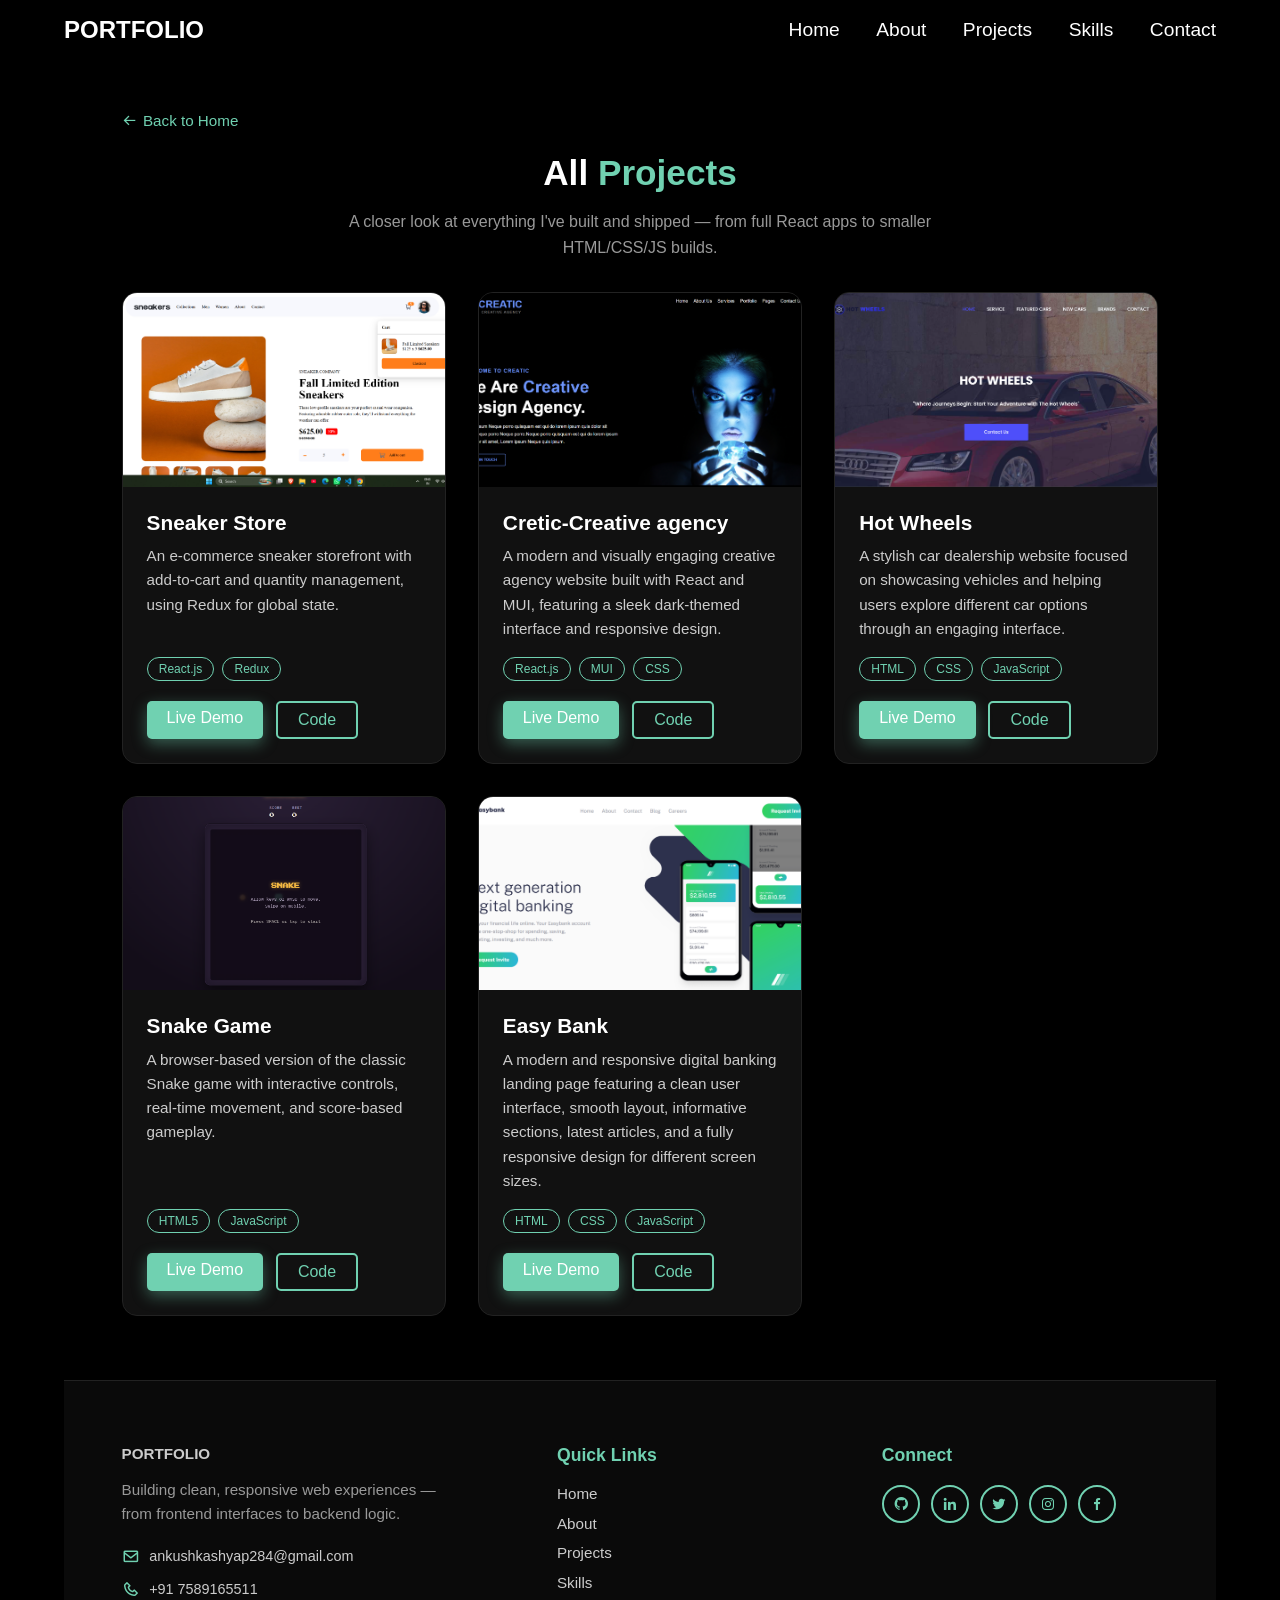
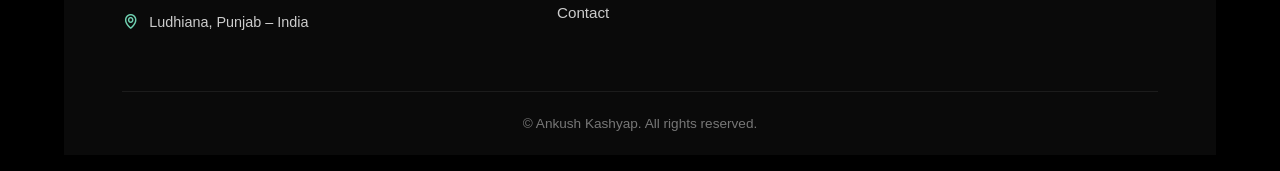
==== projects.html @ 91b8a706 "Added projects page" ====
<!doctype html>
<html lang="en">
  <head>
    <meta charset="UTF-8" />
    <meta name="viewport" content="width=device-width, initial-scale=1.0" />
    <title>Projects | Ankush Kashyap</title>
    <meta
      name="description"
      content="All projects by Ankush Kashyap — Frontend & Backend Developer, UI/UX Designer."
    />

    <meta property="og:title" content="Projects | Ankush Kashyap" />
    <meta
      property="og:description"
      content="A closer look at everything Ankush Kashyap has built and shipped."
    />
    <meta property="og:type" content="website" />

    <link rel="icon" href="favicon.ico" type="image/x-icon" />
    <link
      href="https://unpkg.com/boxicons@2.1.4/css/boxicons.min.css"
      rel="stylesheet"
    />
    <link rel="stylesheet" href="style.css" />
  </head>
  <body>
    <header class="header">
      <a href="index.html#home" class="logo">Portfolio</a>
      <div class="bx bx-menu" id="menu-icon"></div>
      <nav class="navbar">
        <a href="index.html#home" style="--i: 1">Home</a>
        <a href="index.html#about" style="--i: 2">About</a>
        <a href="projects.html" style="--i: 3" class="active">Projects</a>
        <a href="index.html#skills" style="--i: 4">Skills</a>
        <a href="index.html#contact" style="--i: 5">Contact</a>
      </nav>
    </header>

    <section class="projects-page" id="all-projects">
      <a href="index.html#home" class="back-link"><i class="bx bx-arrow-back"></i> Back to Home</a>
      <h1 class="heading">All <span>Projects</span></h1>
      <p class="projects-page-intro">A closer look at everything I've built and shipped — from full React apps to smaller HTML/CSS/JS builds.</p>
      
      <div class="projects-container">


        
        <div class="project-card">
          <div class="project-img">
            <img src="assets/projects/sneakers.png" alt="Sneaker Store project" loading="lazy" />
          </div>
          <div class="project-content">
            <h3>Sneaker Store</h3>
            <p>An e-commerce sneaker storefront with add-to-cart and quantity management, using Redux for global state.</p>
            <div class="project-tags">
              <span>React.js</span>
              <span>Redux</span>
            </div>
            <div class="project-links">
              <a href="https://ankush135.github.io/Sneaker-Store/" target="_blank" rel="noopener" class="btn">Live Demo</a>
              <a href="https://github.com/Ankush135/Sneaker-Store.git" target="_blank" rel="noopener" class="btn btn-outline">Code</a>
            </div>
          </div>
        </div>

        <div class="project-card">
          <div class="project-img">
            <img src="assets/projects/cretic.png" alt="Cretic-Creative agency project" loading="lazy" />
          </div>
          <div class="project-content">
            <h3>Cretic-Creative agency</h3>
            <p>A modern and visually engaging creative agency website built with React and MUI, featuring a sleek dark-themed interface and responsive design.</p>
            <div class="project-tags">
              <span>React.js</span>
              <span>MUI</span>
              <span>CSS</span>
            </div>
            <div class="project-links">
              <a href="https://ankush135.github.io/React-agencyweb/" target="_blank" rel="noopener" class="btn">Live Demo</a>
              <a href="https://github.com/Ankush135/React-agencyweb.git" target="_blank" rel="noopener" class="btn btn-outline">Code</a>
            </div>
          </div>
        </div>

        <div class="project-card">
          <div class="project-img">
            <img src="assets/projects/hotwheels.png" alt="Hot Wheels project" loading="lazy" />
          </div>
          <div class="project-content">
            <h3>Hot Wheels</h3>
            <p>A stylish car dealership website focused on showcasing vehicles and helping users explore different car options through an engaging interface.</p>
            <div class="project-tags">
              <span>HTML</span>
              <span>CSS</span>
              <span>JavaScript</span>
            </div>
            <div class="project-links">
              <a href="https://ankush135.github.io/Hot-Wheels-/" target="_blank" rel="noopener" class="btn">Live Demo</a>
              <a href="https://github.com/Ankush135/Hot-Wheels-.git" target="_blank" rel="noopener" class="btn btn-outline">Code</a>
            </div>
          </div>
        </div>


        <div class="project-card">
          <div class="project-img">
            <img src="assets/projects/snakeproject.png" alt="Snake Game project" loading="lazy" />
          </div>
          <div class="project-content">
            <h3>Snake Game</h3>
            <p>A browser-based version of the classic Snake game with interactive controls, real-time movement, and score-based gameplay.</p>
            <div class="project-tags">
              <span>HTML5</span>
              <span>JavaScript</span>
            </div>
            <div class="project-links">
              <a href="https://ankush135.github.io/Snake-Game/" target="_blank" rel="noopener" class="btn">Live Demo</a>
              <a href="https://github.com/Ankush135/Snake-Game.git" target="_blank" rel="noopener" class="btn btn-outline">Code</a>
            </div>
          </div>
        </div>


        <div class="project-card">
          <div class="project-img">
            <img src="assets/projects/easybank.png" alt="Easy Bank project" loading="lazy" />
          </div>
          <div class="project-content">
            <h3>Easy Bank</h3>
            <p>A modern and responsive digital banking landing page featuring a clean user interface, smooth layout, informative sections, latest articles, and a fully responsive design for different screen sizes.</p>
            <div class="project-tags">
              <span>HTML</span>
              <span>CSS</span>
              <span>JavaScript</span>
            </div>
            <div class="project-links">
              <a href="https://ankush135.github.io/Easy-bank/" target="_blank" rel="noopener" class="btn">Live Demo</a>
              <a href="https://github.com/Ankush135/Easy-bank.git" target="_blank" rel="noopener" class="btn btn-outline">Code</a>
            </div>
          </div>
        </div>
      </div>
    </section>

    <footer class="footer">
      <div class="footer-container">
        <div class="footer-col footer-brand">
          <a href="index.html#home" class="logo">Portfolio</a>
          <p>Building clean, responsive web experiences — from frontend interfaces to backend logic.</p>
          <div class="footer-contact">
            <p><i class="bx bx-envelope"></i> ankushkashyap284@gmail.com</p>
            <p><i class="bx bx-phone"></i> +91 7589165511</p>
            <p><i class="bx bx-map"></i> Ludhiana, Punjab – India</p>
          </div>
        </div>

        <div class="footer-col">
          <h4>Quick Links</h4>
          <a href="index.html#home">Home</a>
          <a href="index.html#about">About</a>
          <a href="projects.html">Projects</a>
          <a href="index.html#skills">Skills</a>
          <a href="index.html#contact">Contact</a>
        </div>

        <div class="footer-col">
          <h4>Connect</h4>
          <div class="footer-social">
            <a href="https://github.com/Ankush135" target="_blank" rel="noopener" aria-label="GitHub profile"><i class="bx bxl-github"></i></a>
            <a href="https://www.linkedin.com/in/ankushkashyap" target="_blank" rel="noopener" aria-label="LinkedIn profile"><i class="bx bxl-linkedin"></i></a>
            <a href="https://x.com/Ankush_kashyap3" target="_blank" rel="noopener" aria-label="Twitter profile"><i class="bx bxl-twitter"></i></a>
            <a href="https://instagram.com" target="_blank" rel="noopener" aria-label="Instagram profile"><i class="bx bxl-instagram"></i></a>
            <a href="https://facebook.com" target="_blank" rel="noopener" aria-label="Facebook profile"><i class="bx bxl-facebook"></i></a>
          </div>
        </div>
      </div>

      <div class="footer-bottom">
        <p>&copy; <span id="year"></span> Ankush Kashyap. All rights reserved.</p>
      </div>
    </footer>

    <button id="scrollTopBtn" aria-label="Scroll to top"><i class='bx bx-chevron-up'></i></button>

    <script src="script.js"></script>
  </body>
</html>
---- style.css ----
* {
  margin: 0;
  padding: 0;
  box-sizing: border-box;
  font-family: open-sans, sans-serif;
}

body {
  background-color: black;
  width: 100%;
  padding: 1rem 5%;
}

header {
  position: fixed;
  background-color: #000;
  top: 0;
  left: 0;
  right: 0;
  width: 100%;
  padding: 1rem 5%;
  display: flex;
  justify-content: space-between;
  align-items: center;
  z-index: 1000;
}

.logo {
  font-size: 1.5rem;
  color: white;
  text-transform: uppercase;
  text-decoration: none;
  font-weight: 700;
  opacity: 0;
  animation: slideRight 1s ease-in-out forwards;
}

.navbar a {
  position: relative; /* ADDED: Anchors the line to the link */
  font-size: 1.2rem;
  text-decoration: none;
  color: white;
  padding: 0.5rem 0; /* CHANGED: Adjusted padding so line sits nicely below text */
  font-weight: 500;
  transition: 0.3s;
  margin-left: 2rem; /* CHANGED: Replaced left-padding with margin for spacing */
  opacity: 0;
  animation: slideTop 1s ease-in-out forwards;
  animation-delay: calc(0.2s * var(--i));
}

.navbar a:hover {
  color: rgb(112, 209, 177);
}

/* NEW: Creates the animated line below each link */
.navbar a::after {
  content: '';
  position: absolute;
  width: 100%;
  height: 2px; /* Thickness of the line */
  bottom: 0; /* Positions it at the bottom of the link */
  left: 0;
  background-color: rgb(112, 209, 177); /* Matches your hover color */
  transform: scaleX(0); /* Starts invisible (0 width) */
  transform-origin: bottom right;
  transition: transform 0.3s ease-in-out; /* Smooth growth animation */
}

/* NEW: Expands the line to 100% width on hover */
.navbar a:hover::after {
  transform: scaleX(1);
  transform-origin: bottom left;
}

.content {
  color: white;
}

.home {
  position: relative;
  width: 100%;
  height: 100vh;
  display: flex;
  justify-content: space-between;
  align-items: center;
}

.home-content {
  max-width: 600px;
}

.home-content h1 {
  color: white;
  font-weight: 400;
  margin-bottom: 1rem;
  opacity: 0;
  animation: slideBottom 1s ease-in-out forwards;
  animation-delay: 0.2s;
}

.home-content h1:nth-of-type(2) {
  margin-bottom: 1rem;
  animation: slideTop 1s ease-in-out forwards;
  animation-delay: 0.5s;
}

.home-content h1 span {
  font-size: 2rem;
  text-transform: uppercase;
  font-weight: 700;
  margin-bottom: 1rem;
  opacity: 0;
  animation: slideRight 1s ease-in-out forwards;
  animation-delay: 0.4s;
}

.home-content p {
  font-size: 1.3rem;
  color: white;
  margin-bottom: 1rem;
  font-weight: 400;
  opacity: 0;
  animation: slideLeft 1s ease-in-out forwards;
  animation-delay: 0.6s;
}

.home-content p span {
  color: rgb(112, 209, 177);
  font-weight: 700;
  text-transform: uppercase;
}

.home-image {
  max-width: 450px;
  margin-right: -20px;
  opacity: 0;
  animation: zoomIn 1s ease-in-out forwards;
  animation-delay: 0.8s;
}

.social-media a {
  display: inline-flex;
  justify-content: center;
  align-items: center;
  width: 50px;
  height: 50px;
  background-color: transparent;
  border: 2px solid rgb(112, 209, 177);
  border-radius: 50%;
  font-size: 20px;
  color: rgb(112, 209, 177);
  text-decoration: none;
  margin: 0 5px;
  transition: 0.5s ease-in-out;
  opacity: 0;
  animation: slideLeft 1s ease-in-out forwards;
  animation-delay: calc(0.2s * var(--i));
}

.social-media a:hover {
  background-color: rgb(112, 209, 177);
  color: white;
  box-shadow: 0 5px 15px rgba(112, 209, 177, 0.4);
}

.btn {
  display: inline-block;
  justify-content: center;
  align-items: center;
  margin-top: 1rem;
  padding: 10px 30px;
  background-color: rgb(112, 209, 177);
  box-shadow: 0 5px 15px rgba(112, 209, 177, 0.4);
  color: white;
  text-decoration: none;
  font-size: 1.2rem;
  border-radius: 5px;
  transition: 0.5s ease-in-out;
  opacity: 0;
  animation: slideBottom 1s ease-in-out forwards;
  animation-delay: 0.7s;
}

.btn:hover {
  background-color: transparent;
  color: rgb(112, 209, 177);
  box-shadow: 0 5px 15px rgba(112, 209, 177, 0.4);
}

@keyframes slideRight {
  0% {
    transform: translateX(-100%);
    opacity: 0;
  }
  100% {
    transform: translateX(0);
    opacity: 1;
  }
}
@keyframes slideTop {
  0% {
    transform: translateY(-100%);
    opacity: 0;
  }
  100% {
    transform: translateY(0);
    opacity: 1;
  }
}

@keyframes slideBottom {
  0% {
    transform: translateY(100%);
    opacity: 0;
  }
  100% {
    transform: translateY(0);
    opacity: 1;
  }
}

@keyframes slideLeft {
  0% {
    transform: translateX(100%);
    opacity: 0;
  }
  100% {
    transform: translateX(0);
    opacity: 1;
  }
}

@keyframes zoomIn {
  0% {
    transform: scale(0);
    opacity: 0;
  }
  100% {
    transform: scale(1);
    opacity: 1;
  }
}
#menu-icon {
  display: none;
  font-size: 2rem;
  color: white;
  cursor: pointer;
  z-index: 10001;
}

section {
  padding: 6rem 5% 4rem;
}

.heading {
  text-align: center;
  font-size: 2.2rem;
  margin-bottom: 3rem;
  color: white;
  font-weight: 600;
}

.heading span {
  color: rgb(112, 209, 177);
}

.about-container {
  display: flex;
  flex-wrap: wrap;
  align-items: center;
  justify-content: space-around;
  gap: 3rem;
}

.about-img img {
  width: 250px;
  height: 250px;
  border-radius: 50%;
  object-fit: cover;
  border: 4px solid rgb(112, 209, 177);
}

.about-content {
  max-width: 550px;
}

.about-content h3 {
  color: white;
  font-size: 1.4rem;
  margin-bottom: 1rem;
}

.about-content p {
  color: #ccc;
  font-size: 1.05rem;
  line-height: 1.7;
  margin-bottom: 1.5rem;
}

.skills-container {
  display: flex;
  justify-content: center;
  gap: 2rem;
  flex-wrap: wrap;
  margin-top: 3rem;
}

.skills-box {
  width: 340px;
  background: #111;
  padding: 30px;
  border-radius: 15px;
  border: 1px solid #222;
  transition: 0.3s;
}

.skills-box:hover {
  transform: translateY(-8px);
  border-color: #73d7b3;
  box-shadow: 0 0 20px rgba(115, 215, 179, 0.35);
}

.skills-box h3 {
  color: #73d7b3;
  margin-bottom: 25px;
  font-size: 28px;
}

.skill-item {
  display: flex;
  align-items: center;
  gap: 15px;
  margin-bottom: 18px;
  font-size: 18px;
}

.skill-item i {
  font-size: 28px;
  width: 35px;
  text-align: center;
}

.skill-item span {
  color: white;
}

.projects-container {
  display: grid;
  grid-template-columns: repeat(auto-fit, minmax(280px, 1fr));
  gap: 2rem;
  margin-top: 2rem;
}

.project-card {
  background: #111;
  border: 1px solid #222;
  border-radius: 15px;
  overflow: hidden;
  transition: 0.3s;
  display: flex;
  flex-direction: column;
}

.project-card:hover {
  transform: translateY(-8px);
  border-color: #73d7b3;
  box-shadow: 0 0 20px rgba(115, 215, 179, 0.35);
}

.project-img {
  width: 100%;
  aspect-ratio: 5 / 3;
  overflow: hidden;
}

.project-img img {
  width: 100%;
  height: 100%;
  object-fit: cover;
  display: block;
  transition: transform 0.4s ease;
}

.project-card:hover .project-img img {
  transform: scale(1.06);
}

.project-content {
  padding: 1.5rem;
  display: flex;
  flex-direction: column;
  flex-grow: 1;
}

.project-content h3 {
  color: white;
  font-size: 1.3rem;
  margin-bottom: 0.6rem;
}

.project-content p {
  color: #ccc;
  font-size: 0.95rem;
  line-height: 1.6;
  margin-bottom: 1rem;
  flex-grow: 1;
}

.project-tags {
  display: flex;
  flex-wrap: wrap;
  gap: 0.5rem;
  margin-bottom: 1.2rem;
}

.project-tags span {
  font-size: 0.75rem;
  color: rgb(112, 209, 177);
  border: 1px solid rgb(112, 209, 177);
  border-radius: 20px;
  padding: 0.25rem 0.7rem;
}

.project-links {
  display: flex;
  gap: 0.8rem;
  flex-wrap: wrap;
}

.project-links .btn {
  opacity: 1;
  animation: none;
  margin-top: 0;
  padding: 8px 20px;
  font-size: 1rem;
}

.btn-outline {
  background-color: transparent;
  color: rgb(112, 209, 177);
  border: 2px solid rgb(112, 209, 177);
  box-shadow: none;
}

.btn-outline:hover {
  background-color: rgb(112, 209, 177);
  color: #111;
}

.contact form {
  max-width: 700px;
  margin: 0 auto;
}

.contact .input-box {
  display: flex;
  gap: 1.5rem;
  margin-bottom: 1.5rem;
}

.contact input,
.contact textarea {
  width: 100%;
  padding: 0.9rem 1rem;
  background: #111;
  border: 1px solid #333;
  border-radius: 5px;
  color: white;
  font-size: 1rem;
  font-family: inherit;
  resize: vertical;
}

.contact input:focus,
.contact textarea:focus {
  outline: none;
  border-color: rgb(112, 209, 177);
}

.contact textarea {
  width: 100%;
  margin-bottom: 1.5rem;
}

.contact button {
  border: none;
  cursor: pointer;
  font-family: inherit;
}

.projects-more {
  text-align: center;
  margin-top: 3rem;
}

.projects-more .btn {
  opacity: 1;
  animation: none;
  margin-top: 0;
}

.back-link {
  display: inline-flex;
  align-items: center;
  gap: 0.4rem;
  color: rgb(112, 209, 177);
  text-decoration: none;
  font-size: 0.95rem;
  margin-bottom: 1.5rem;
  transition: 0.3s;
}

.back-link:hover {
  transform: translateX(-4px);
}

.projects-page-intro {
  text-align: center;
  color: #999;
  max-width: 600px;
  margin: -2rem auto 2rem;
  font-size: 1rem;
  line-height: 1.6;
}

/* ============ Footer ============ */
.footer {
  background: #0a0a0a;
  border-top: 1px solid #222;
  padding: 4rem 5% 0;
}

.footer-container {
  display: grid;
  grid-template-columns: 1.4fr 1fr 1fr;
  gap: 3rem;
  max-width: 1100px;
  margin: 0 auto;
  padding-bottom: 3rem;
}

.footer-col h4 {
  color: rgb(112, 209, 177);
  font-size: 1.1rem;
  margin-bottom: 1.2rem;
}

.footer-col a {
  display: block;
  color: #ccc;
  text-decoration: none;
  font-size: 0.95rem;
  margin-bottom: 0.8rem;
  transition: 0.3s;
  width: fit-content;
}

.footer-col a:hover {
  color: rgb(112, 209, 177);
}

.footer-brand .logo {
  display: inline-block;
  opacity: 1;
  animation: none;
  margin-bottom: 1rem;
}

.footer-brand p {
  color: #999;
  font-size: 0.95rem;
  line-height: 1.6;
  max-width: 320px;
  margin-bottom: 1.2rem;
}

.footer-contact p {
  display: flex;
  align-items: center;
  gap: 0.6rem;
  color: #ccc;
  font-size: 0.9rem;
  margin-bottom: 0.6rem;
}

.footer-contact i {
  color: rgb(112, 209, 177);
  font-size: 1.1rem;
}

.footer-social {
  display: flex;
  gap: 0.7rem;
  flex-wrap: wrap;
}

.footer-social a {
  display: inline-flex;
  justify-content: center;
  align-items: center;
  width: 38px;
  height: 38px;
  margin: 0;
  border: 2px solid rgb(112, 209, 177);
  border-radius: 50%;
  color: rgb(112, 209, 177);
  font-size: 16px;
  transition: 0.3s;
}

.footer-social a:hover {
  background-color: rgb(112, 209, 177);
  color: #111;
}

.footer-bottom {
  text-align: center;
  padding: 1.5rem 0;
  border-top: 1px solid #1c1c1c;
  color: #777;
  font-size: 0.85rem;
}

/* ============ Scroll-to-top button ============ */
#scrollTopBtn {
  position: fixed;
  right: 24px;
  bottom: 24px;
  width: 44px;
  height: 44px;
  border: none;
  border-radius: 50%;
  background-color: rgb(112, 209, 177);
  color: #111;
  font-size: 22px;
  display: flex;
  align-items: center;
  justify-content: center;
  cursor: pointer;
  opacity: 0;
  visibility: hidden;
  transform: translateY(10px);
  transition: 0.3s ease;
  z-index: 999;
  box-shadow: 0 5px 15px rgba(112, 209, 177, 0.4);
}

#scrollTopBtn.show {
  opacity: 1;
  visibility: visible;
  transform: translateY(0);
}

#scrollTopBtn:hover {
  background-color: transparent;
  color: rgb(112, 209, 177);
  border: 2px solid rgb(112, 209, 177);
}


@media (max-width: 991px) {
  body {
    padding: 1rem 3%;
  }
  header {
    padding: 1rem 3%;
  }
}

@media (max-width: 768px) {
  #menu-icon {
    display: block;
  }

  .navbar {
    position: absolute;
    top: 100%;
    left: 0;
    width: 100%;
    padding: 1rem 3%;
    background: #131313;
    border-top: 1px solid #222;
    display: none;
    flex-direction: column;
  }

  .navbar.active {
    display: flex;
  }

  .navbar a {
    display: block;
    margin: 0;
    padding: 0.8rem 0;
    animation: none;
    opacity: 1;
  }

  .home {
    flex-direction: column-reverse;
    justify-content: center;
    text-align: center;
    height: auto;
    padding-top: 8rem;
    padding-bottom: 3rem;
    gap: 2rem;
  }

  .home-content {
    max-width: 100%;
  }

  .home-content h1 {
    font-size: 1.8rem;
  }

  .home-content h1 span {
    font-size: 1.6rem;
  }

  .social-media {
    justify-content: center;
    display: flex;
  }

  .home-image {
    margin-right: 0;
    max-width: 220px;
  }

  .home-image img {
    width: 100%;
    height: auto;
  }

  .about {
    flex-direction: column;
    text-align: center;
    padding-top: 4rem;
  }

  .about-img img {
    width: 180px;
    height: 180px;
  }

  .contact .input-box {
    flex-direction: column;
    gap: 0;
  }

  .contact input {
    margin-bottom: 1rem;
  }

  .footer-container {
    grid-template-columns: 1fr;
    gap: 2.5rem;
    text-align: center;
  }

  .footer-brand p {
    max-width: 100%;
    margin-left: auto;
    margin-right: auto;
  }

  .footer-col a {
    margin-left: auto;
    margin-right: auto;
  }

  .footer-contact p,
  .footer-social {
    justify-content: center;
  }

  #scrollTopBtn {
    right: 16px;
    bottom: 16px;
    width: 40px;
    height: 40px;
    font-size: 20px;
  }
}

@media (max-width: 450px) {
  .home-content h1 {
    font-size: 1.5rem;
  }

  .home-content p {
    font-size: 1rem;
  }

  .heading {
    font-size: 1.6rem;
  }

  .skills-box {
    padding: 1.2rem 1.5rem;
  }

  .project-content {
    padding: 1.2rem;
  }

  .project-links .btn {
    flex: 1;
    text-align: center;
    padding: 8px 10px;
  }
}
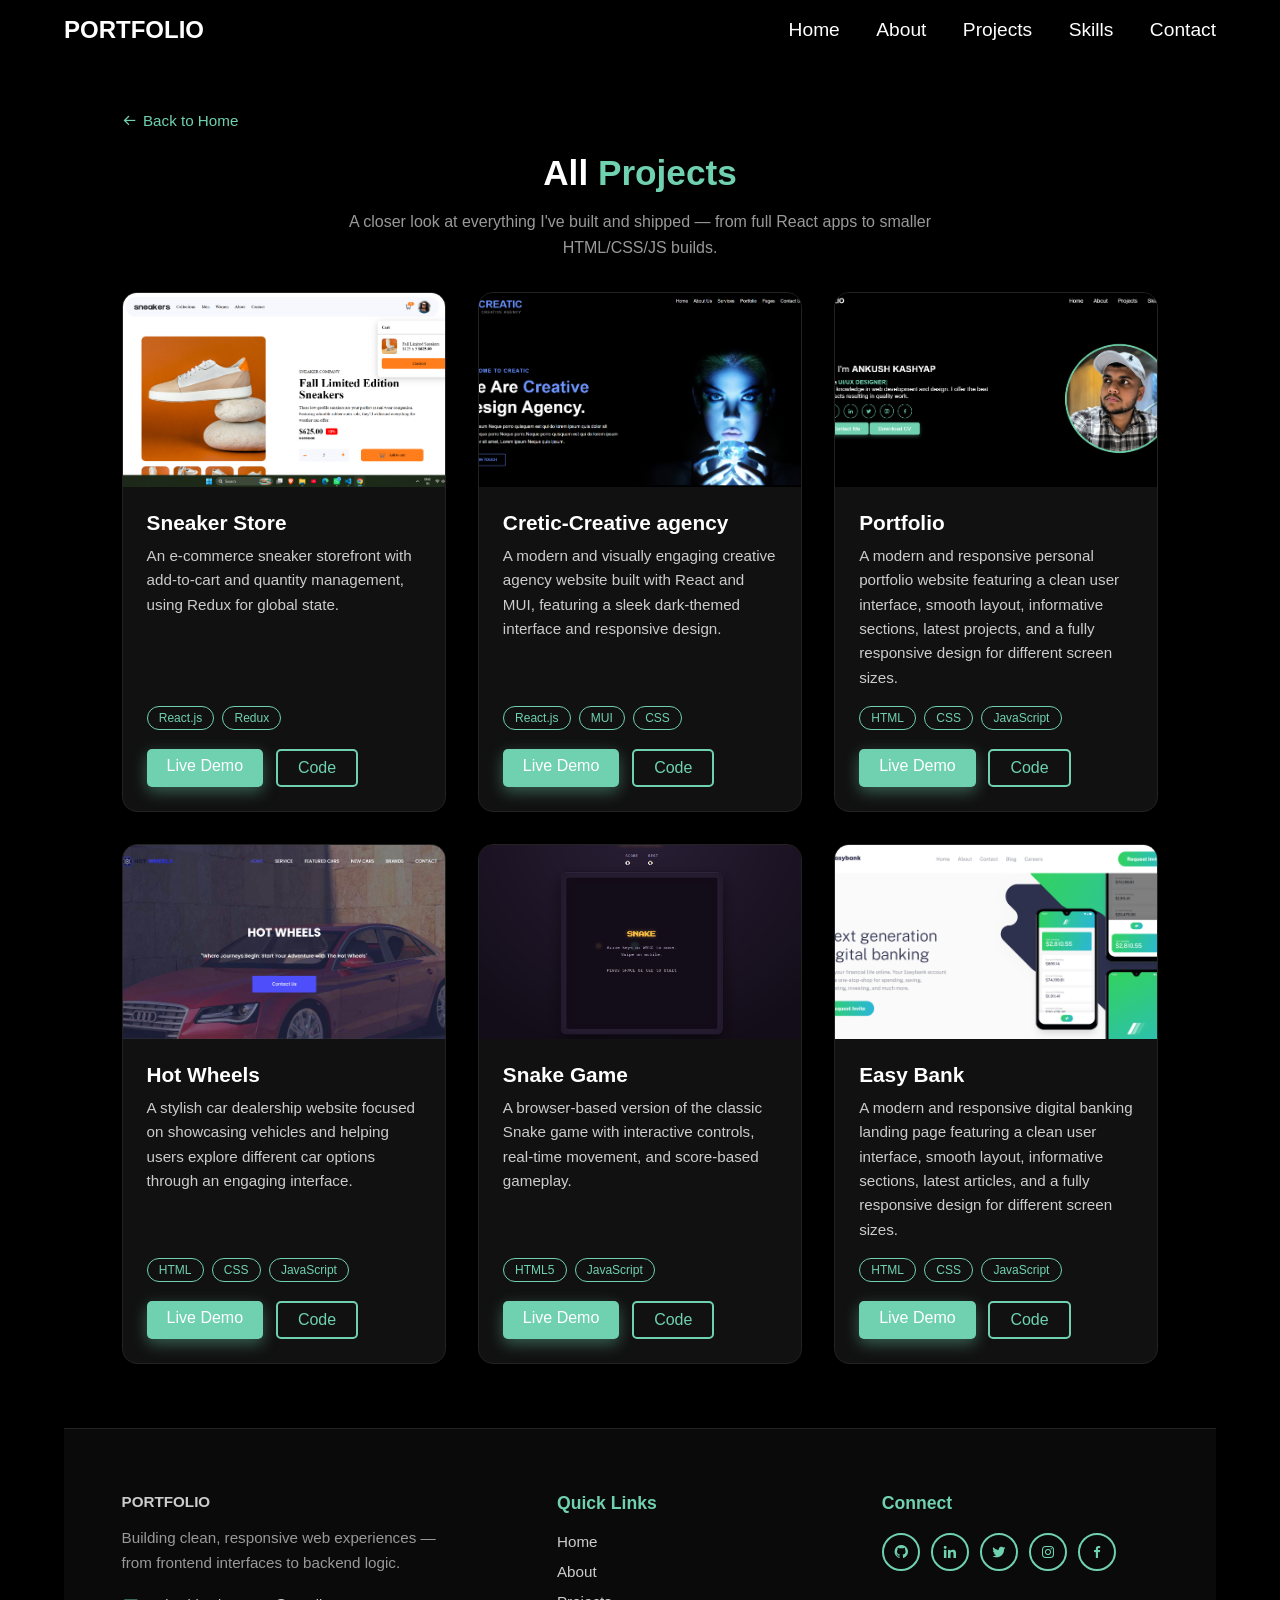
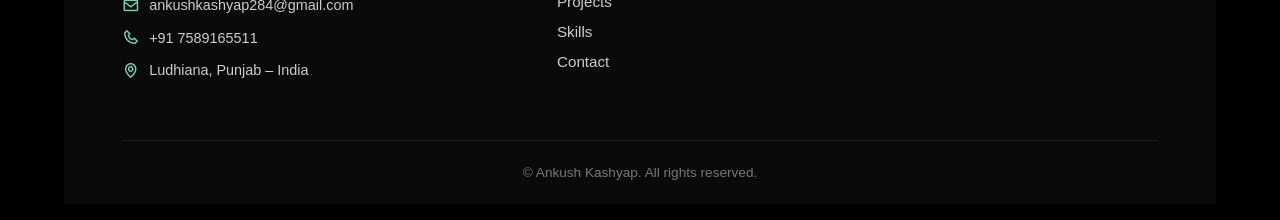
==== commit 8f724e61: "added project" ====
--- a/projects.html
+++ b/projects.html
@@ -42,9 +42,7 @@
       <p class="projects-page-intro">A closer look at everything I've built and shipped — from full React apps to smaller HTML/CSS/JS builds.</p>
       
       <div class="projects-container">
-
-
-        
+      
         <div class="project-card">
           <div class="project-img">
             <img src="assets/projects/sneakers.png" alt="Sneaker Store project" loading="lazy" />
@@ -78,6 +76,25 @@
             <div class="project-links">
               <a href="https://ankush135.github.io/React-agencyweb/" target="_blank" rel="noopener" class="btn">Live Demo</a>
               <a href="https://github.com/Ankush135/React-agencyweb.git" target="_blank" rel="noopener" class="btn btn-outline">Code</a>
+            </div>
+          </div>
+        </div>
+
+        <div class="project-card">
+          <div class="project-img">
+            <img src="assets/projects/portfolio.png" alt="Portfolio project" loading="lazy" />
+          </div>
+          <div class="project-content">
+            <h3>Portfolio</h3>
+            <p>A modern and responsive personal portfolio website featuring a clean user interface, smooth layout, informative sections, latest projects, and a fully responsive design for different screen sizes.</p>
+            <div class="project-tags">
+              <span>HTML</span>
+              <span>CSS</span>
+              <span>JavaScript</span>
+            </div>
+            <div class="project-links">
+              <a href="https://ankush135.github.io/Portfolio/" target="_blank" rel="noopener" class="btn">Live Demo</a>
+              <a href="https://github.com/Ankush135/Portfolio.git" target="_blank" rel="noopener" class="btn btn-outline">Code</a>
             </div>
           </div>
         </div>
--- a/style.css
+++ b/style.css
@@ -36,14 +36,14 @@
 }
 
 .navbar a {
-  position: relative; /* ADDED: Anchors the line to the link */
+  position: relative;
   font-size: 1.2rem;
   text-decoration: none;
   color: white;
-  padding: 0.5rem 0; /* CHANGED: Adjusted padding so line sits nicely below text */
+  padding: 0.5rem 0;
   font-weight: 500;
   transition: 0.3s;
-  margin-left: 2rem; /* CHANGED: Replaced left-padding with margin for spacing */
+  margin-left: 2rem;
   opacity: 0;
   animation: slideTop 1s ease-in-out forwards;
   animation-delay: calc(0.2s * var(--i));
@@ -53,21 +53,19 @@
   color: rgb(112, 209, 177);
 }
 
-/* NEW: Creates the animated line below each link */
 .navbar a::after {
   content: '';
   position: absolute;
   width: 100%;
-  height: 2px; /* Thickness of the line */
-  bottom: 0; /* Positions it at the bottom of the link */
+  height: 2px;
+  bottom: 0;
   left: 0;
-  background-color: rgb(112, 209, 177); /* Matches your hover color */
-  transform: scaleX(0); /* Starts invisible (0 width) */
+  background-color: rgb(112, 209, 177);
+  transform: scaleX(0);
   transform-origin: bottom right;
-  transition: transform 0.3s ease-in-out; /* Smooth growth animation */
-}
-
-/* NEW: Expands the line to 100% width on hover */
+  transition: transform 0.3s ease-in-out;
+}
+
 .navbar a:hover::after {
   transform: scaleX(1);
   transform-origin: bottom left;
@@ -524,7 +522,6 @@
   line-height: 1.6;
 }
 
-/* ============ Footer ============ */
 .footer {
   background: #0a0a0a;
   border-top: 1px solid #222;
@@ -622,7 +619,6 @@
   font-size: 0.85rem;
 }
 
-/* ============ Scroll-to-top button ============ */
 #scrollTopBtn {
   position: fixed;
   right: 24px;
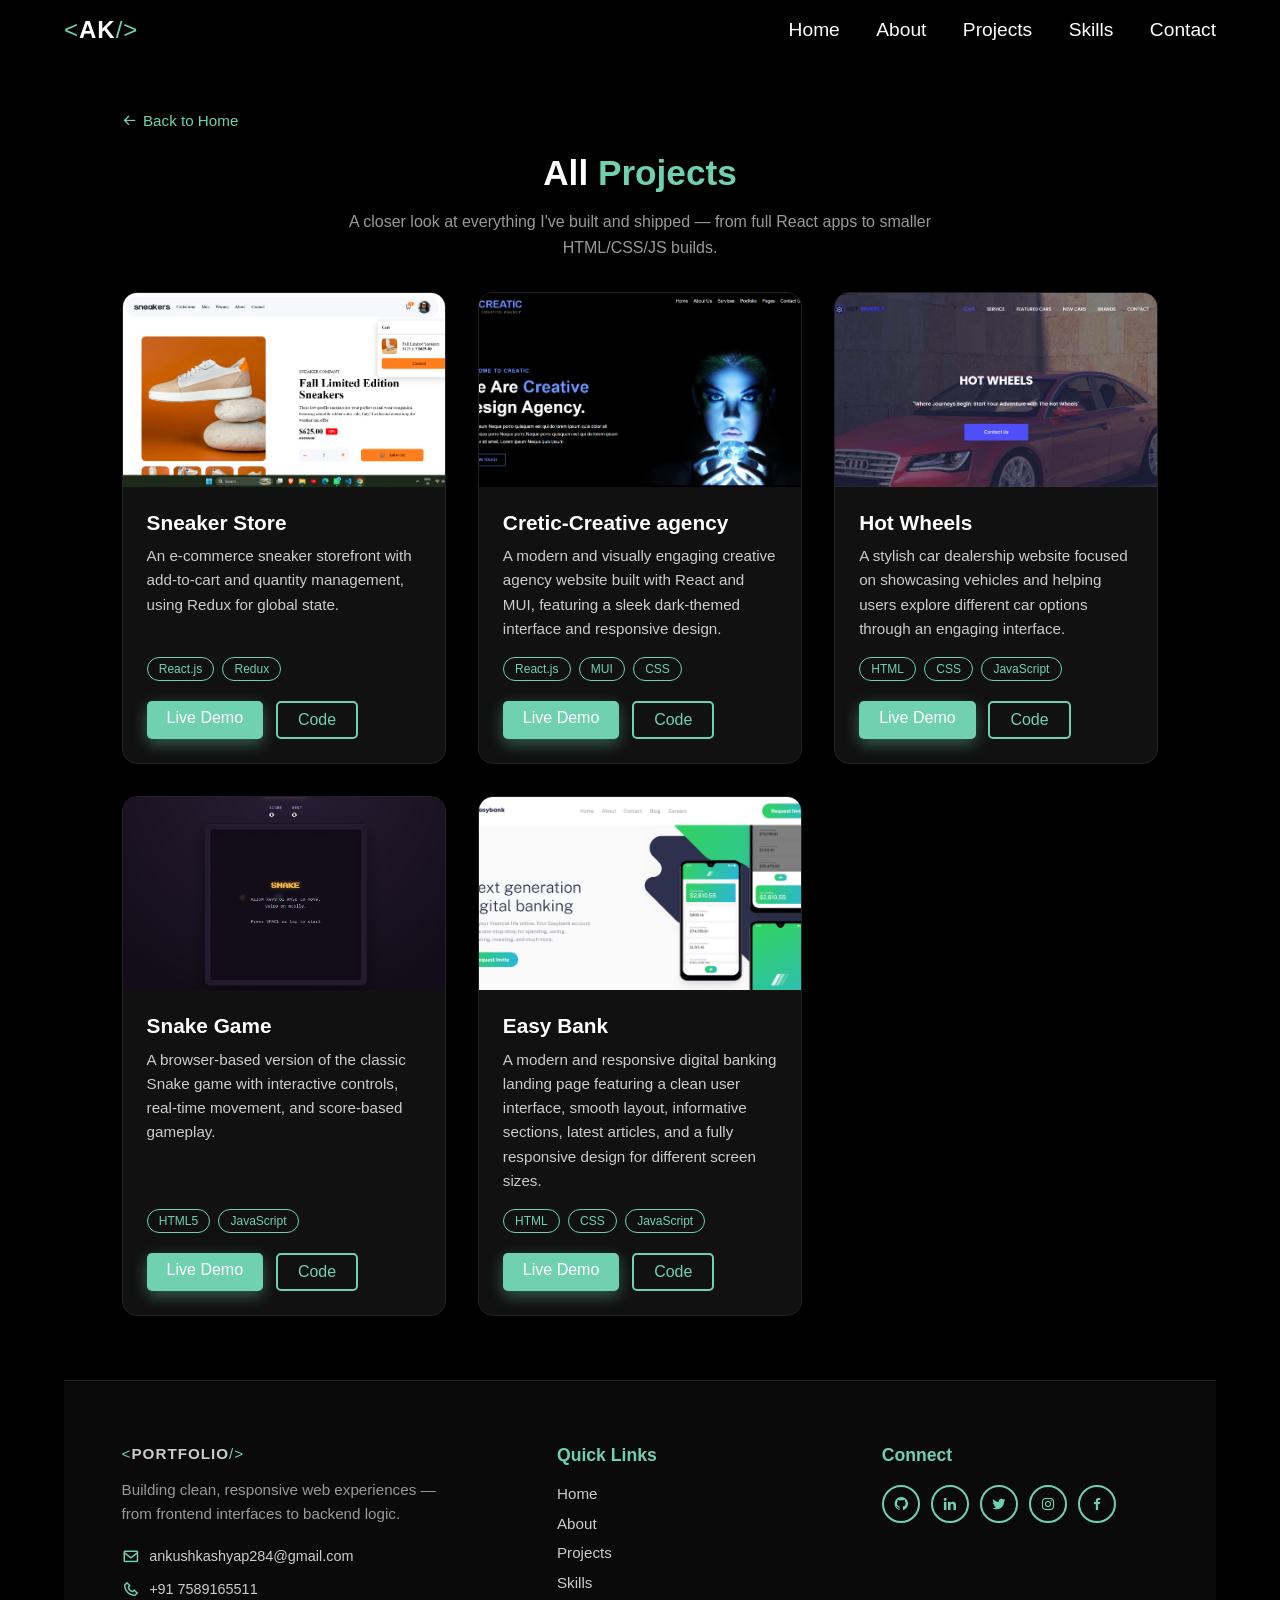
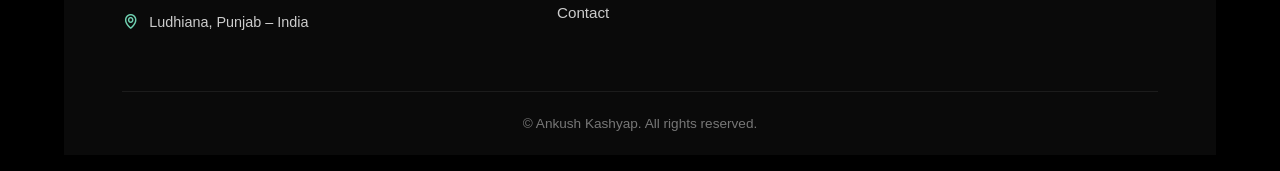
==== commit 3b7855d4: "Logo change" ====
--- a/projects.html
+++ b/projects.html
@@ -25,7 +25,7 @@
   </head>
   <body>
     <header class="header">
-      <a href="index.html#home" class="logo">Portfolio</a>
+      <a href="index.html#home" class="logo"><span class="logo-bracket">&lt;</span>AK<span class="logo-bracket">/&gt;</span></a>
       <div class="bx bx-menu" id="menu-icon"></div>
       <nav class="navbar">
         <a href="index.html#home" style="--i: 1">Home</a>
@@ -42,7 +42,9 @@
       <p class="projects-page-intro">A closer look at everything I've built and shipped — from full React apps to smaller HTML/CSS/JS builds.</p>
       
       <div class="projects-container">
-      
+
+
+        
         <div class="project-card">
           <div class="project-img">
             <img src="assets/projects/sneakers.png" alt="Sneaker Store project" loading="lazy" />
@@ -76,25 +78,6 @@
             <div class="project-links">
               <a href="https://ankush135.github.io/React-agencyweb/" target="_blank" rel="noopener" class="btn">Live Demo</a>
               <a href="https://github.com/Ankush135/React-agencyweb.git" target="_blank" rel="noopener" class="btn btn-outline">Code</a>
-            </div>
-          </div>
-        </div>
-
-        <div class="project-card">
-          <div class="project-img">
-            <img src="assets/projects/portfolio.png" alt="Portfolio project" loading="lazy" />
-          </div>
-          <div class="project-content">
-            <h3>Portfolio</h3>
-            <p>A modern and responsive personal portfolio website featuring a clean user interface, smooth layout, informative sections, latest projects, and a fully responsive design for different screen sizes.</p>
-            <div class="project-tags">
-              <span>HTML</span>
-              <span>CSS</span>
-              <span>JavaScript</span>
-            </div>
-            <div class="project-links">
-              <a href="https://ankush135.github.io/Portfolio/" target="_blank" rel="noopener" class="btn">Live Demo</a>
-              <a href="https://github.com/Ankush135/Portfolio.git" target="_blank" rel="noopener" class="btn btn-outline">Code</a>
             </div>
           </div>
         </div>
@@ -162,7 +145,7 @@
     <footer class="footer">
       <div class="footer-container">
         <div class="footer-col footer-brand">
-          <a href="index.html#home" class="logo">Portfolio</a>
+          <a href="index.html#home" class="logo"><span class="logo-bracket">&lt;</span>PORTFOLIO<span class="logo-bracket">/&gt;</span></a>
           <p>Building clean, responsive web experiences — from frontend interfaces to backend logic.</p>
           <div class="footer-contact">
             <p><i class="bx bx-envelope"></i> ankushkashyap284@gmail.com</p>
@@ -201,4 +184,4 @@
 
     <script src="script.js"></script>
   </body>
-</html>
+</html>
--- a/style.css
+++ b/style.css
@@ -28,11 +28,16 @@
 .logo {
   font-size: 1.5rem;
   color: white;
-  text-transform: uppercase;
   text-decoration: none;
   font-weight: 700;
+  letter-spacing: 1px;
   opacity: 0;
   animation: slideRight 1s ease-in-out forwards;
+}
+
+.logo-bracket {
+  color: rgb(112, 209, 177);
+  font-weight: 400;
 }
 
 .navbar a {
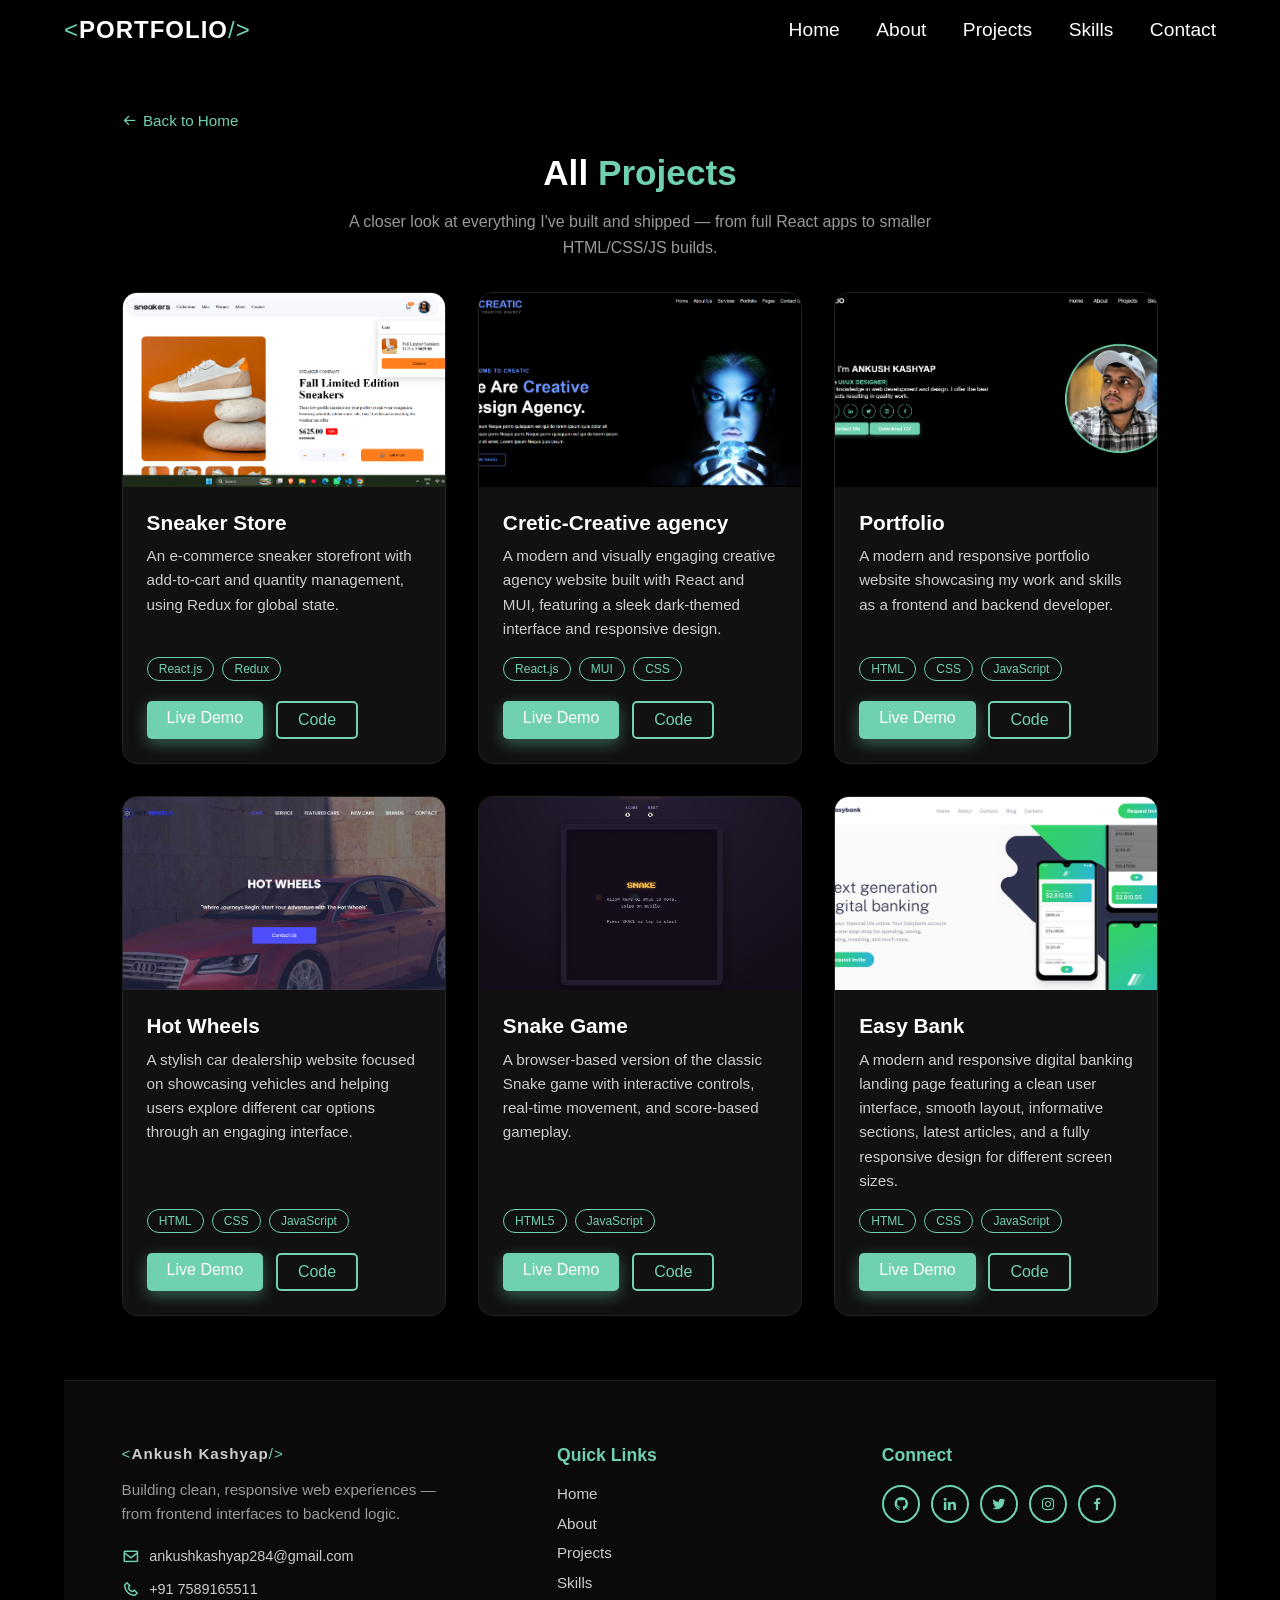
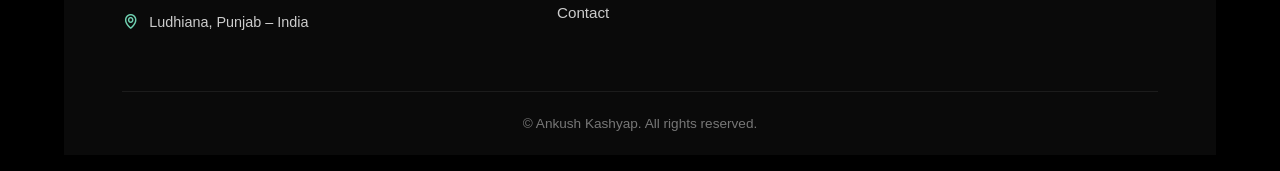
==== commit 25fc01b3: "portfolio" ====
--- a/projects.html
+++ b/projects.html
@@ -25,7 +25,7 @@
   </head>
   <body>
     <header class="header">
-      <a href="index.html#home" class="logo"><span class="logo-bracket">&lt;</span>AK<span class="logo-bracket">/&gt;</span></a>
+      <a href="index.html#home" class="logo"><span class="logo-bracket">&lt;</span>PORTFOLIO<span class="logo-bracket">/&gt;</span></a>
       <div class="bx bx-menu" id="menu-icon"></div>
       <nav class="navbar">
         <a href="index.html#home" style="--i: 1">Home</a>
@@ -84,6 +84,25 @@
 
         <div class="project-card">
           <div class="project-img">
+            <img src="assets/projects/portfolio.png" alt="Portfolio project" loading="lazy" />
+          </div>
+          <div class="project-content">
+            <h3>Portfolio</h3>
+            <p>A modern and responsive portfolio website showcasing my work and skills as a frontend and backend developer.</p>
+            <div class="project-tags">
+              <span>HTML</span>
+              <span>CSS</span>
+              <span>JavaScript</span>
+            </div>
+            <div class="project-links">
+              <a href="https://ankush135.github.io/Portfolio/" target="_blank" rel="noopener" class="btn">Live Demo</a>
+              <a href="https://github.com/Ankush135/Portfolio.git" target="_blank" rel="noopener" class="btn btn-outline">Code</a>
+            </div>
+          </div>
+        </div>
+        
+        <div class="project-card">
+          <div class="project-img">
             <img src="assets/projects/hotwheels.png" alt="Hot Wheels project" loading="lazy" />
           </div>
           <div class="project-content">
@@ -145,7 +164,7 @@
     <footer class="footer">
       <div class="footer-container">
         <div class="footer-col footer-brand">
-          <a href="index.html#home" class="logo"><span class="logo-bracket">&lt;</span>PORTFOLIO<span class="logo-bracket">/&gt;</span></a>
+          <a href="index.html#home" class="logo"><span class="logo-bracket">&lt;</span>Ankush Kashyap<span class="logo-bracket">/&gt;</span></a>
           <p>Building clean, responsive web experiences — from frontend interfaces to backend logic.</p>
           <div class="footer-contact">
             <p><i class="bx bx-envelope"></i> ankushkashyap284@gmail.com</p>
